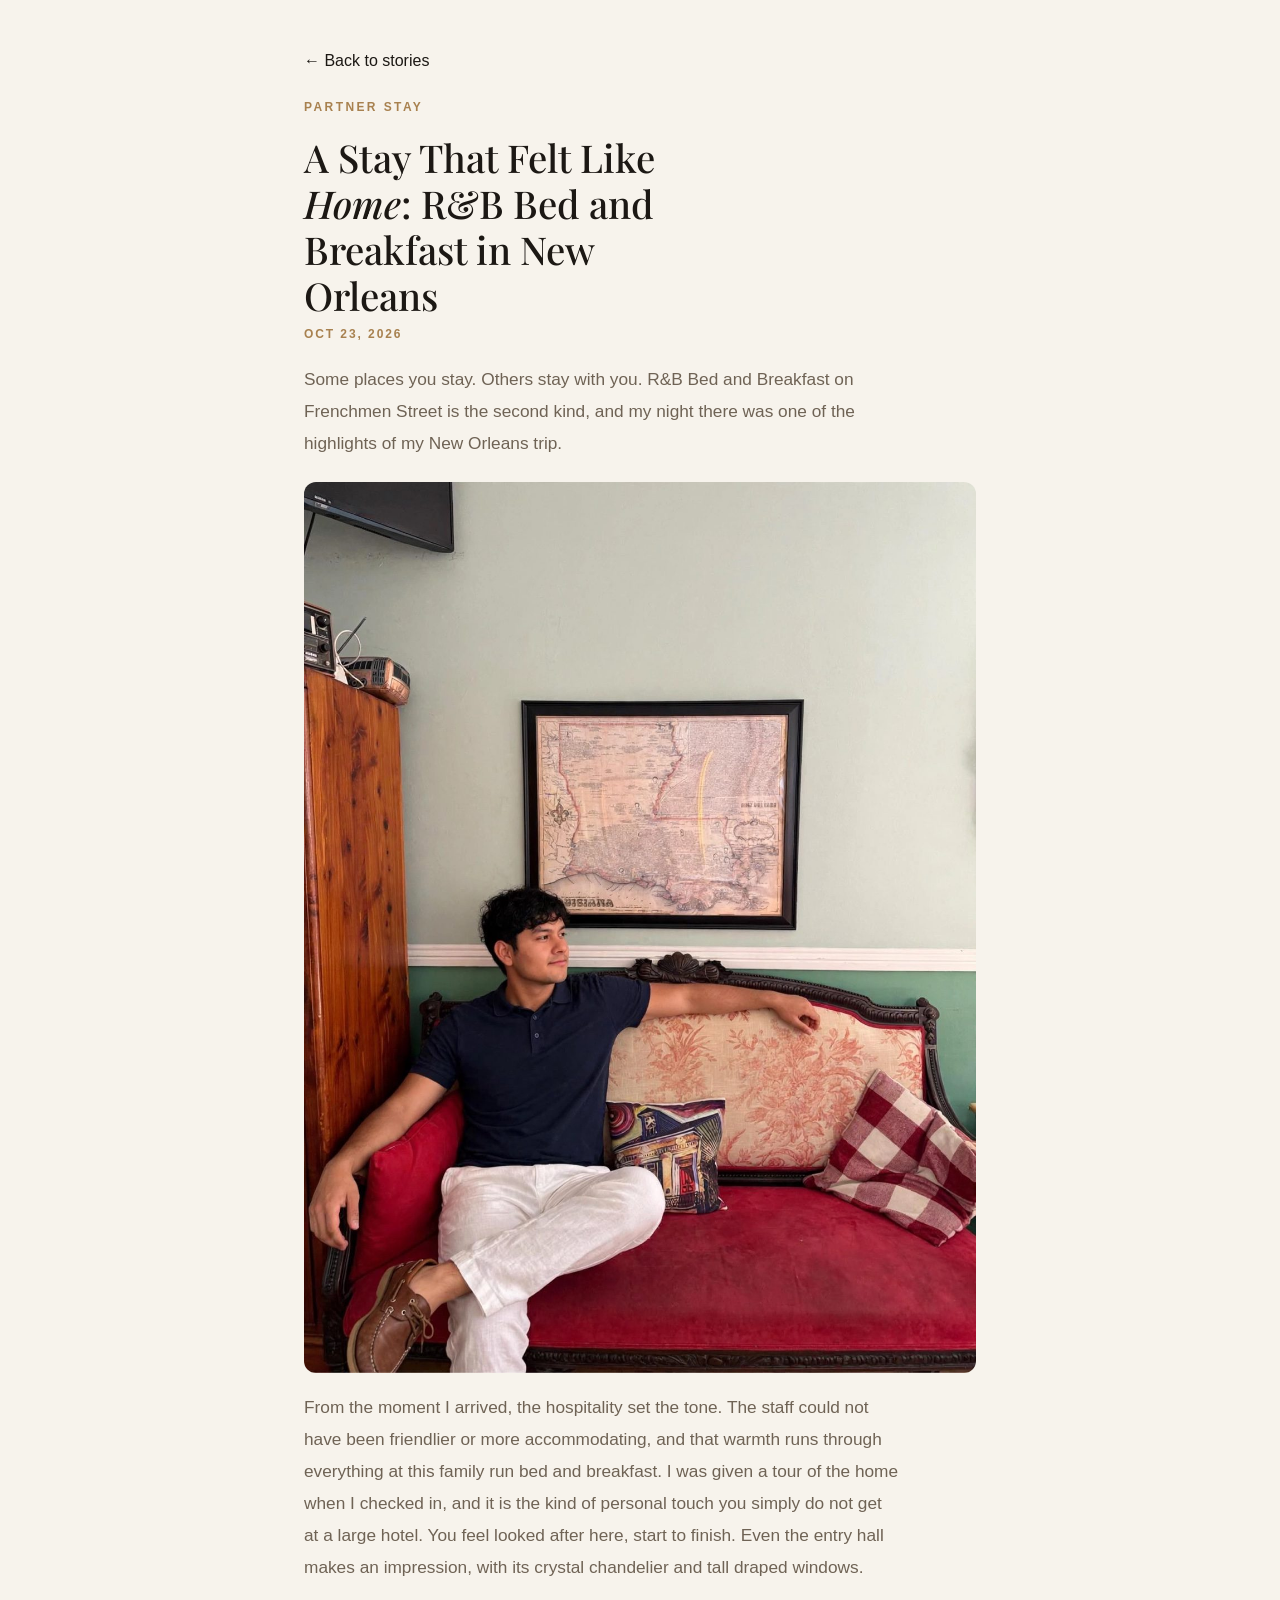
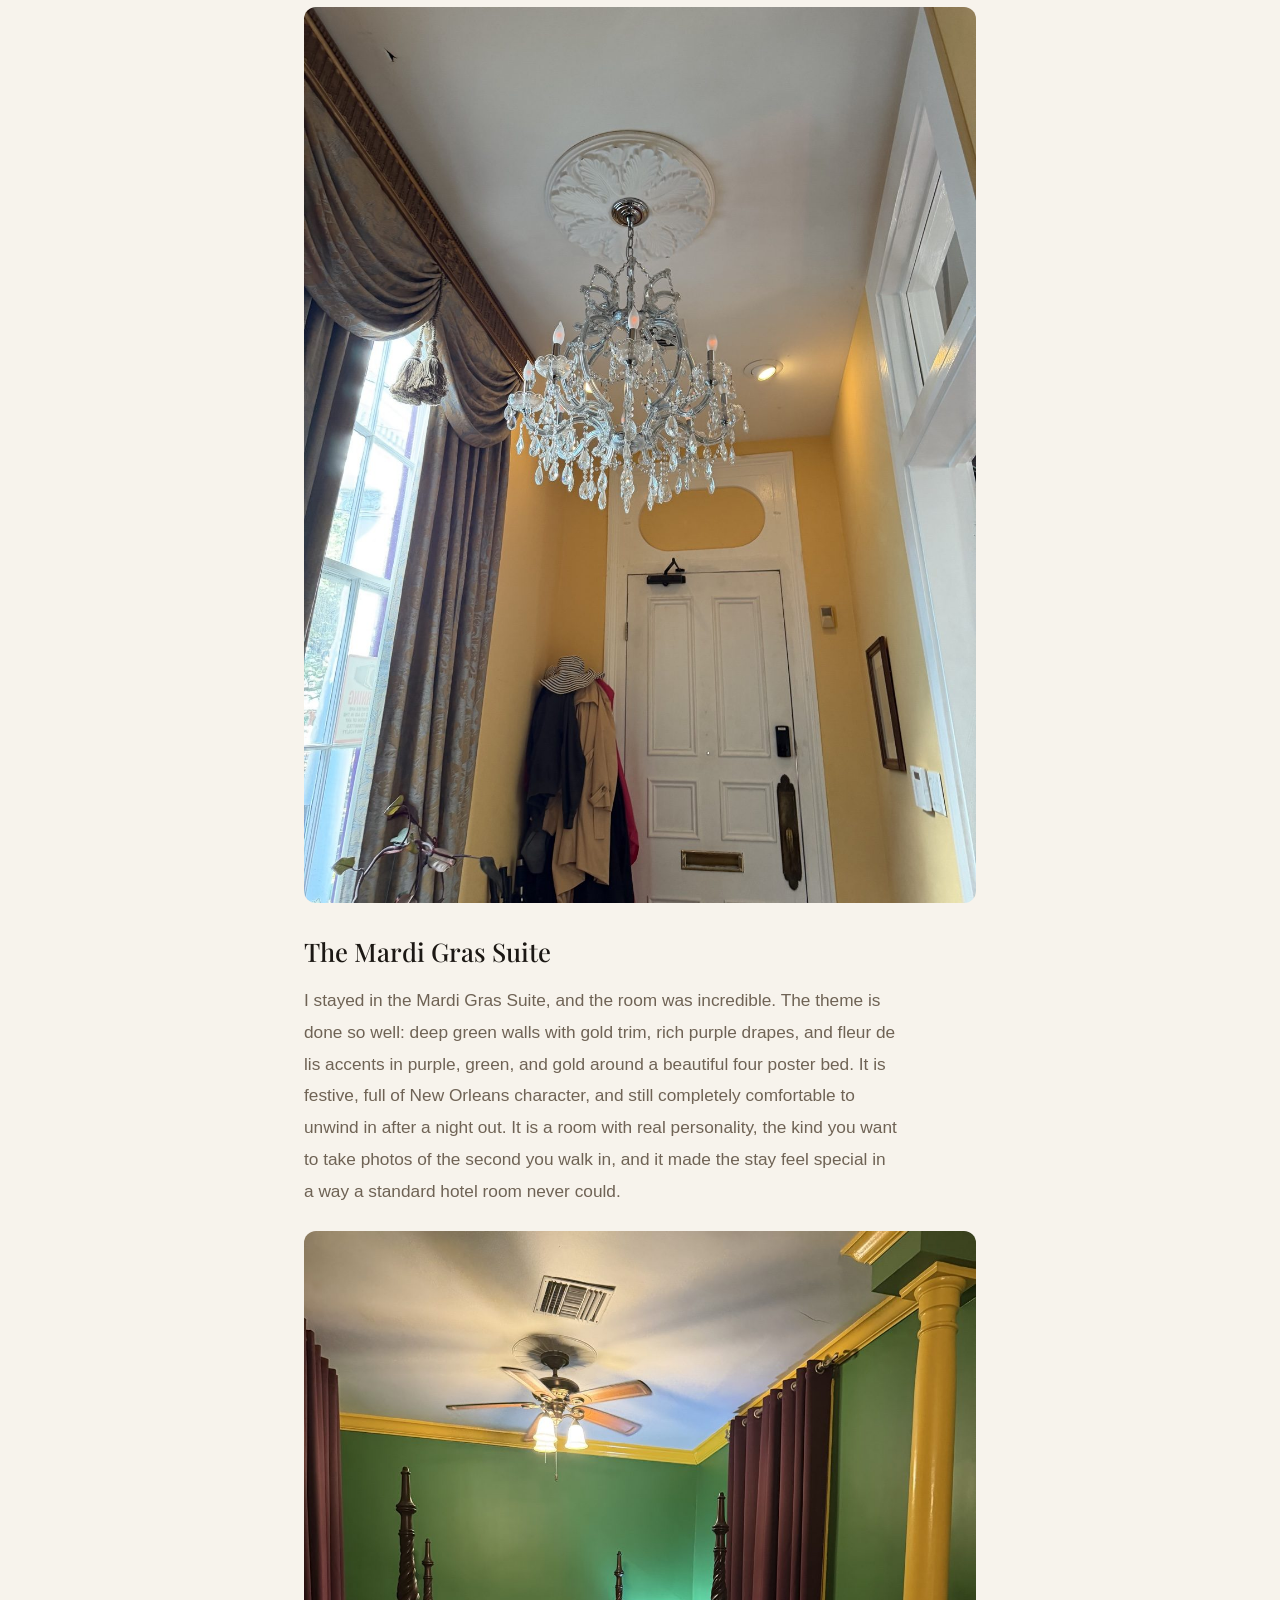
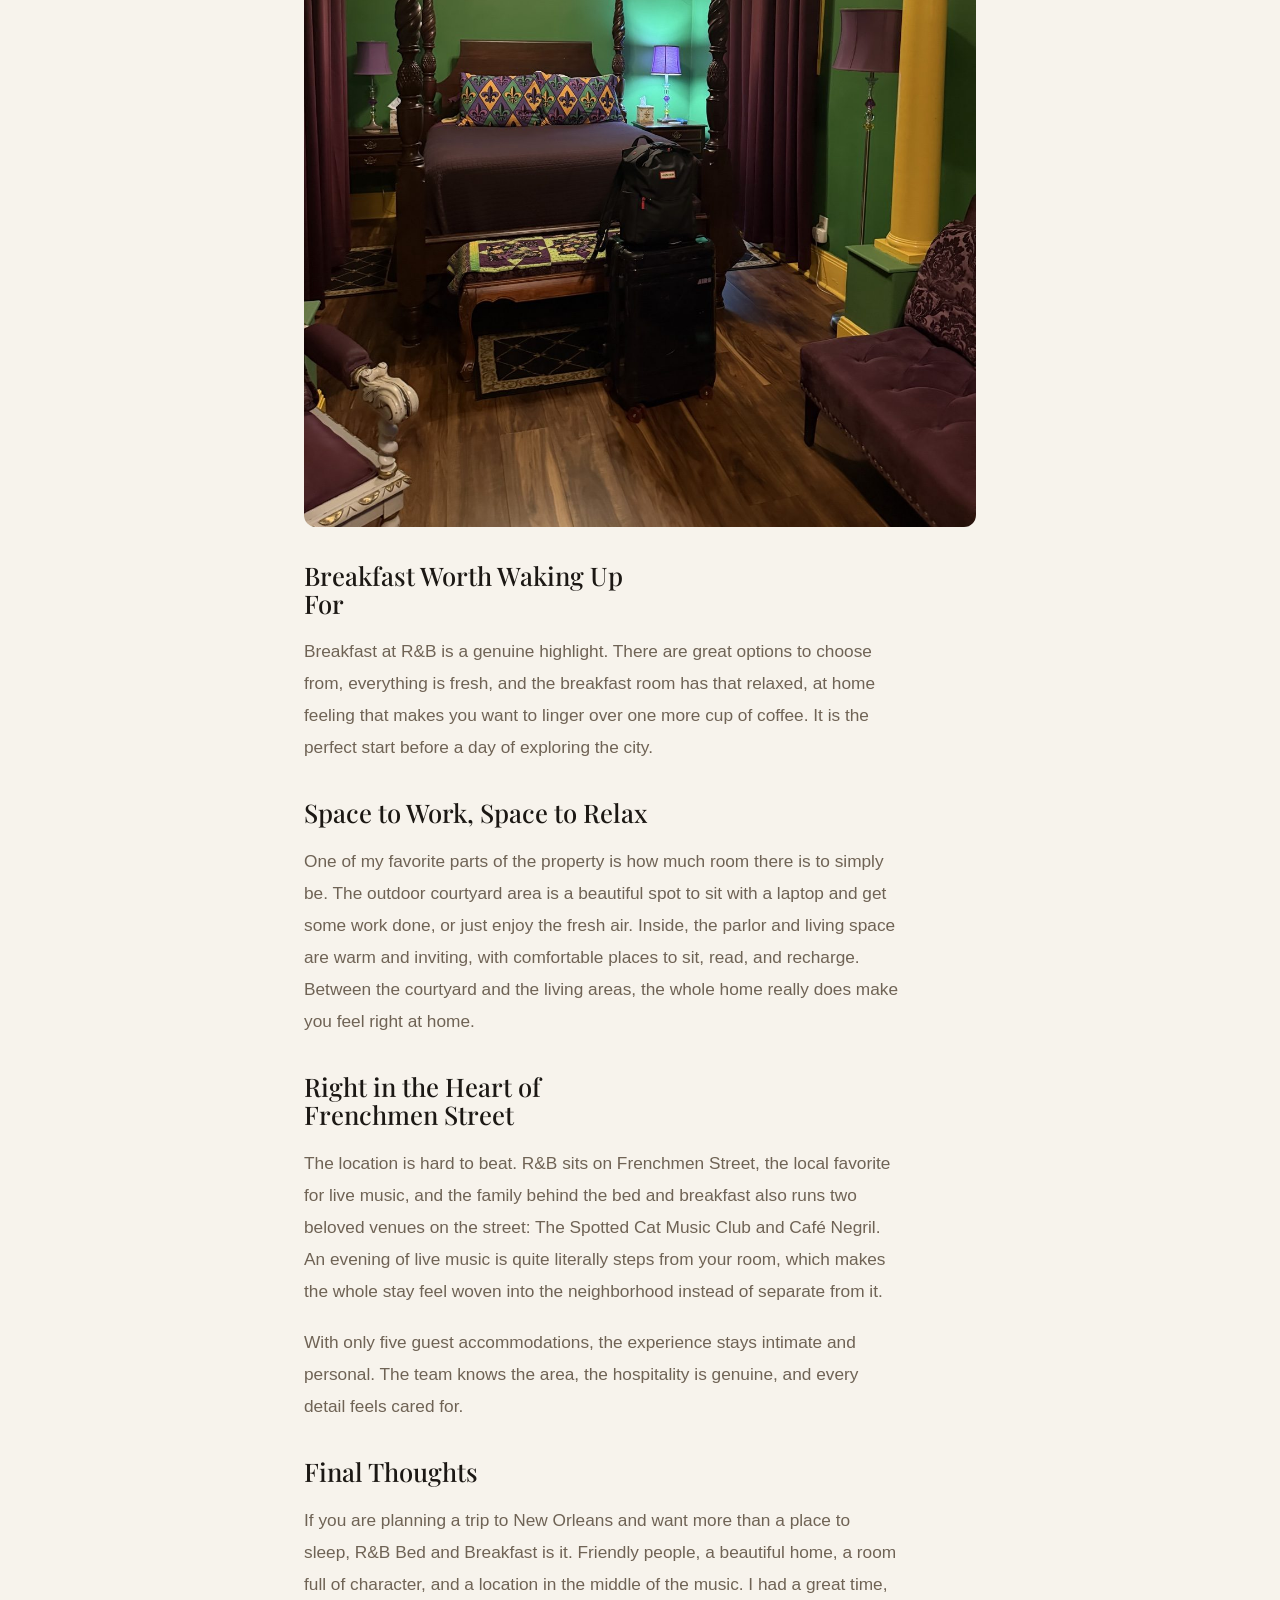
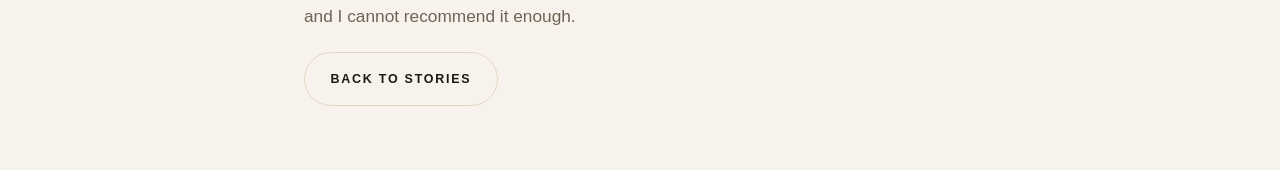
==== stories/rb-bed-and-breakfast-new-orleans.html @ 31d6b69d "Add R&B Bed and Breakfast New Orleans story" ====
<!DOCTYPE html>
<html lang="en">
<head>
  <meta charset="utf-8" />
  <meta name="viewport" content="width=device-width, initial-scale=1" />
  <title>A Stay That Felt Like Home: R&amp;B Bed and Breakfast | Mario Villa</title>
  <meta name="description" content="A hosted night at R&B Bed and Breakfast on Frenchmen Street in New Orleans: the Mardi Gras Suite, a wonderful breakfast, and hospitality that felt like family." />

  <link rel="canonical" href="https://themariovilla.github.io/stories/rb-bed-and-breakfast-new-orleans.html" />
  <meta property="og:type" content="article" />
  <meta property="og:title" content="A Stay That Felt Like Home: R&amp;B Bed and Breakfast | Mario Villa" />
  <meta property="og:description" content="A hosted night at R&B Bed and Breakfast on Frenchmen Street in New Orleans: the Mardi Gras Suite, a wonderful breakfast, and hospitality that felt like family." />
  <meta property="og:image" content="https://themariovilla.github.io/resources/images/profile-photo.jpg" />
  <meta property="og:image:alt" content="Mario Villa relaxing in the parlor at R&B Bed and Breakfast" />
  <meta property="og:url" content="https://themariovilla.github.io/stories/rb-bed-and-breakfast-new-orleans.html" />
  <meta property="og:site_name" content="Mario Villa" />
  <meta name="twitter:card" content="summary_large_image" />
  <meta name="twitter:title" content="A Stay That Felt Like Home: R&amp;B Bed and Breakfast | Mario Villa" />
  <meta name="twitter:description" content="A hosted night at R&B Bed and Breakfast on Frenchmen Street in New Orleans: the Mardi Gras Suite, a wonderful breakfast, and hospitality that felt like family." />
  <meta name="twitter:image" content="https://themariovilla.github.io/resources/images/profile-photo.jpg" />
  <script type="application/ld+json">
  {
    "@context": "https://schema.org",
    "@type": "Article",
    "headline": "A Stay That Felt Like Home: R&B Bed and Breakfast in New Orleans",
    "description": "A hosted night at R&B Bed and Breakfast on Frenchmen Street in New Orleans: the Mardi Gras Suite, a wonderful breakfast, and hospitality that felt like family.",
    "author": {"@type": "Person", "name": "Mario Villa", "url": "https://themariovilla.github.io/"},
    "datePublished": "2026-10-23",
    "mainEntityOfPage": "https://themariovilla.github.io/stories/rb-bed-and-breakfast-new-orleans.html"
  }
  </script>
  <link href="https://fonts.googleapis.com/css2?family=Playfair+Display:ital,wght@0,400;0,500;0,600;0,700;1,400;1,500;1,600&display=swap" rel="stylesheet" />
  <link rel="stylesheet" href="../resources/css/style.css" />
  <style>
    .story-wrap { max-width: 720px; margin: 0 auto; padding: 3rem 1.5rem 4rem; }
    .story-wrap h1 { font-family: "Playfair Display", Georgia, serif; font-size: 2.4rem; line-height: 1.2; margin: 0.6rem 0 0.4rem; }
    .story-body p { font-size: 1.08rem; line-height: 1.85; margin: 1.2rem 0; }
    .story-body h2 { font-family: "Playfair Display", Georgia, serif; font-size: 1.6rem; margin: 2.2rem 0 0.4rem; }
    .story-body img { width: 100%; height: auto; border-radius: 12px; margin: 1.4rem 0 0.4rem; }
    .story-back { display: inline-block; margin-bottom: 1.5rem; }
  </style>
</head>
<body>
  <main class="container">
    <div class="story-wrap">
      <a class="story-back" href="../index.html#stories">&larr; Back to stories</a>
      <span class="kicker">Partner stay</span>
      <h1>A Stay That Felt Like <em>Home</em>: R&amp;B Bed and Breakfast in New Orleans</h1>
      <p class="article-date">Oct 23, 2026</p>
      <div class="story-body">
        <p>Some places you stay. Others stay with you. R&amp;B Bed and Breakfast on Frenchmen Street is the second kind, and my night there was one of the highlights of my New Orleans trip.</p>
        <img src="[data-uri]" alt="Mario Villa relaxing in the parlor at R&B Bed and Breakfast" />
        <p>From the moment I arrived, the hospitality set the tone. The staff could not have been friendlier or more accommodating, and that warmth runs through everything at this family run bed and breakfast. I was given a tour of the home when I checked in, and it is the kind of personal touch you simply do not get at a large hotel. You feel looked after here, start to finish. Even the entry hall makes an impression, with its crystal chandelier and tall draped windows.</p>
        <img src="[data-uri]" alt="The entry hall at R&B Bed and Breakfast, with its crystal chandelier" />
        <h2>The Mardi Gras Suite</h2>
        <p>I stayed in the Mardi Gras Suite, and the room was incredible. The theme is done so well: deep green walls with gold trim, rich purple drapes, and fleur de lis accents in purple, green, and gold around a beautiful four poster bed. It is festive, full of New Orleans character, and still completely comfortable to unwind in after a night out. It is a room with real personality, the kind you want to take photos of the second you walk in, and it made the stay feel special in a way a standard hotel room never could.</p>
        <img src="[data-uri]" alt="The Mardi Gras Suite at R&B Bed and Breakfast" />
        <h2>Breakfast Worth Waking Up For</h2>
        <p>Breakfast at R&amp;B is a genuine highlight. There are great options to choose from, everything is fresh, and the breakfast room has that relaxed, at home feeling that makes you want to linger over one more cup of coffee. It is the perfect start before a day of exploring the city.</p>
        <h2>Space to Work, Space to Relax</h2>
        <p>One of my favorite parts of the property is how much room there is to simply be. The outdoor courtyard area is a beautiful spot to sit with a laptop and get some work done, or just enjoy the fresh air. Inside, the parlor and living space are warm and inviting, with comfortable places to sit, read, and recharge. Between the courtyard and the living areas, the whole home really does make you feel right at home.</p>
        <h2>Right in the Heart of Frenchmen Street</h2>
        <p>The location is hard to beat. R&amp;B sits on Frenchmen Street, the local favorite for live music, and the family behind the bed and breakfast also runs two beloved venues on the street: The Spotted Cat Music Club and Café Negril. An evening of live music is quite literally steps from your room, which makes the whole stay feel woven into the neighborhood instead of separate from it.</p>
        <p>With only five guest accommodations, the experience stays intimate and personal. The team knows the area, the hospitality is genuine, and every detail feels cared for.</p>
        <h2>Final Thoughts</h2>
        <p>If you are planning a trip to New Orleans and want more than a place to sleep, R&amp;B Bed and Breakfast is it. Friendly people, a beautiful home, a room full of character, and a location in the middle of the music. I had a great time, and I cannot recommend it enough.</p>
      </div>
      <a class="btn btn-secondary" href="../index.html#stories">Back to stories</a>
    </div>
  </main>
</body>
</html>
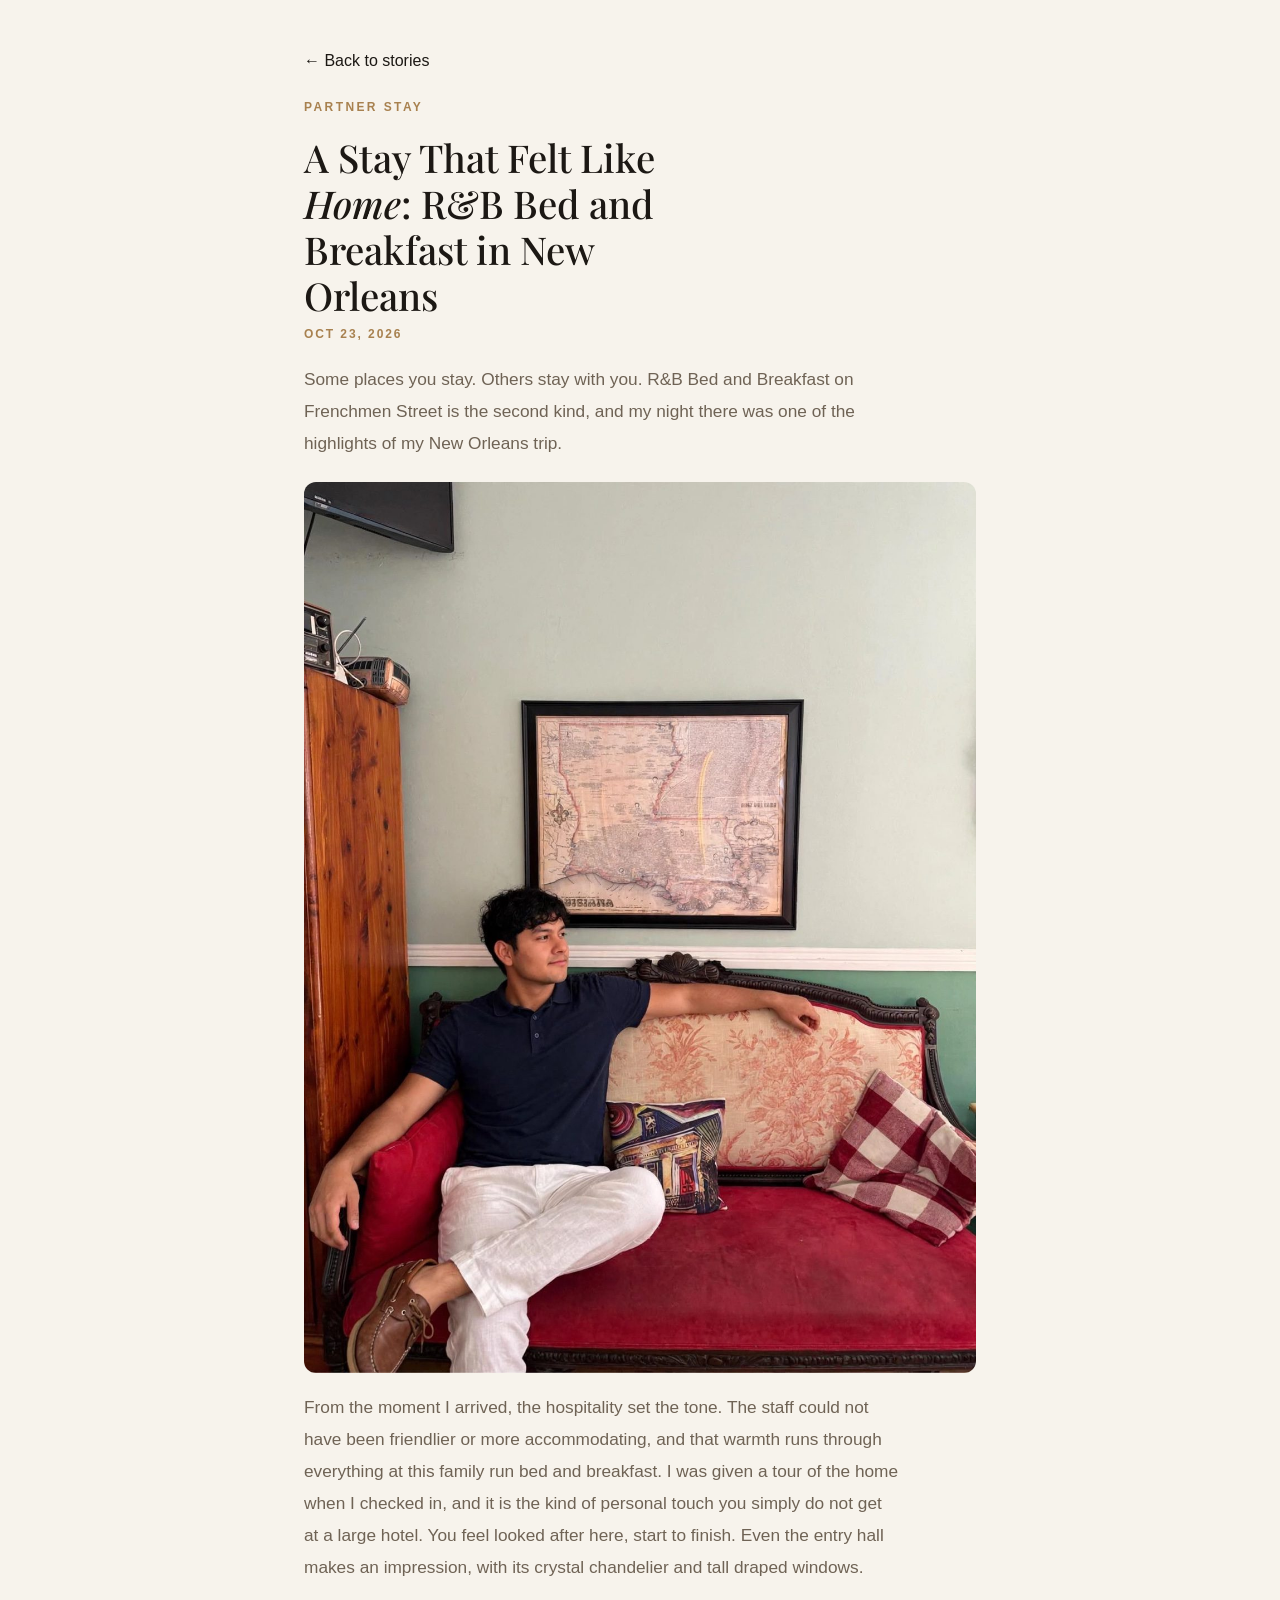
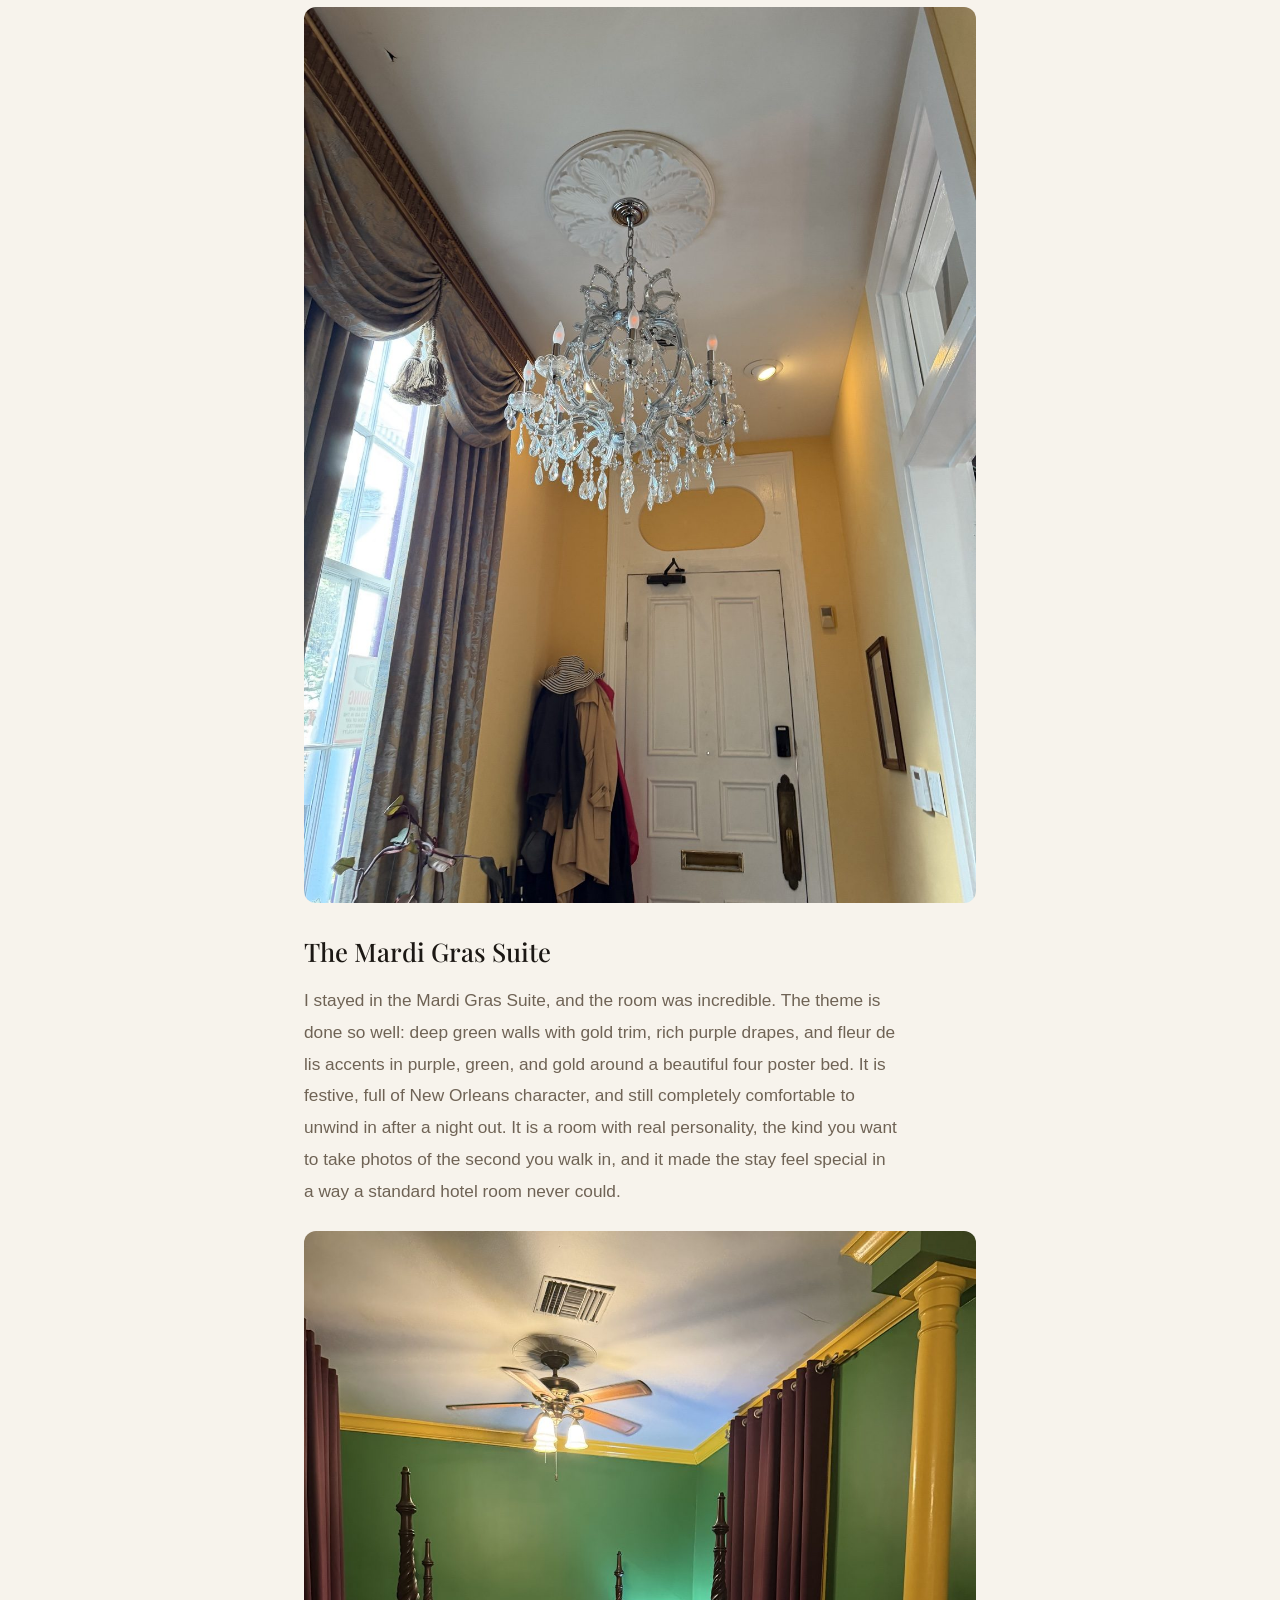
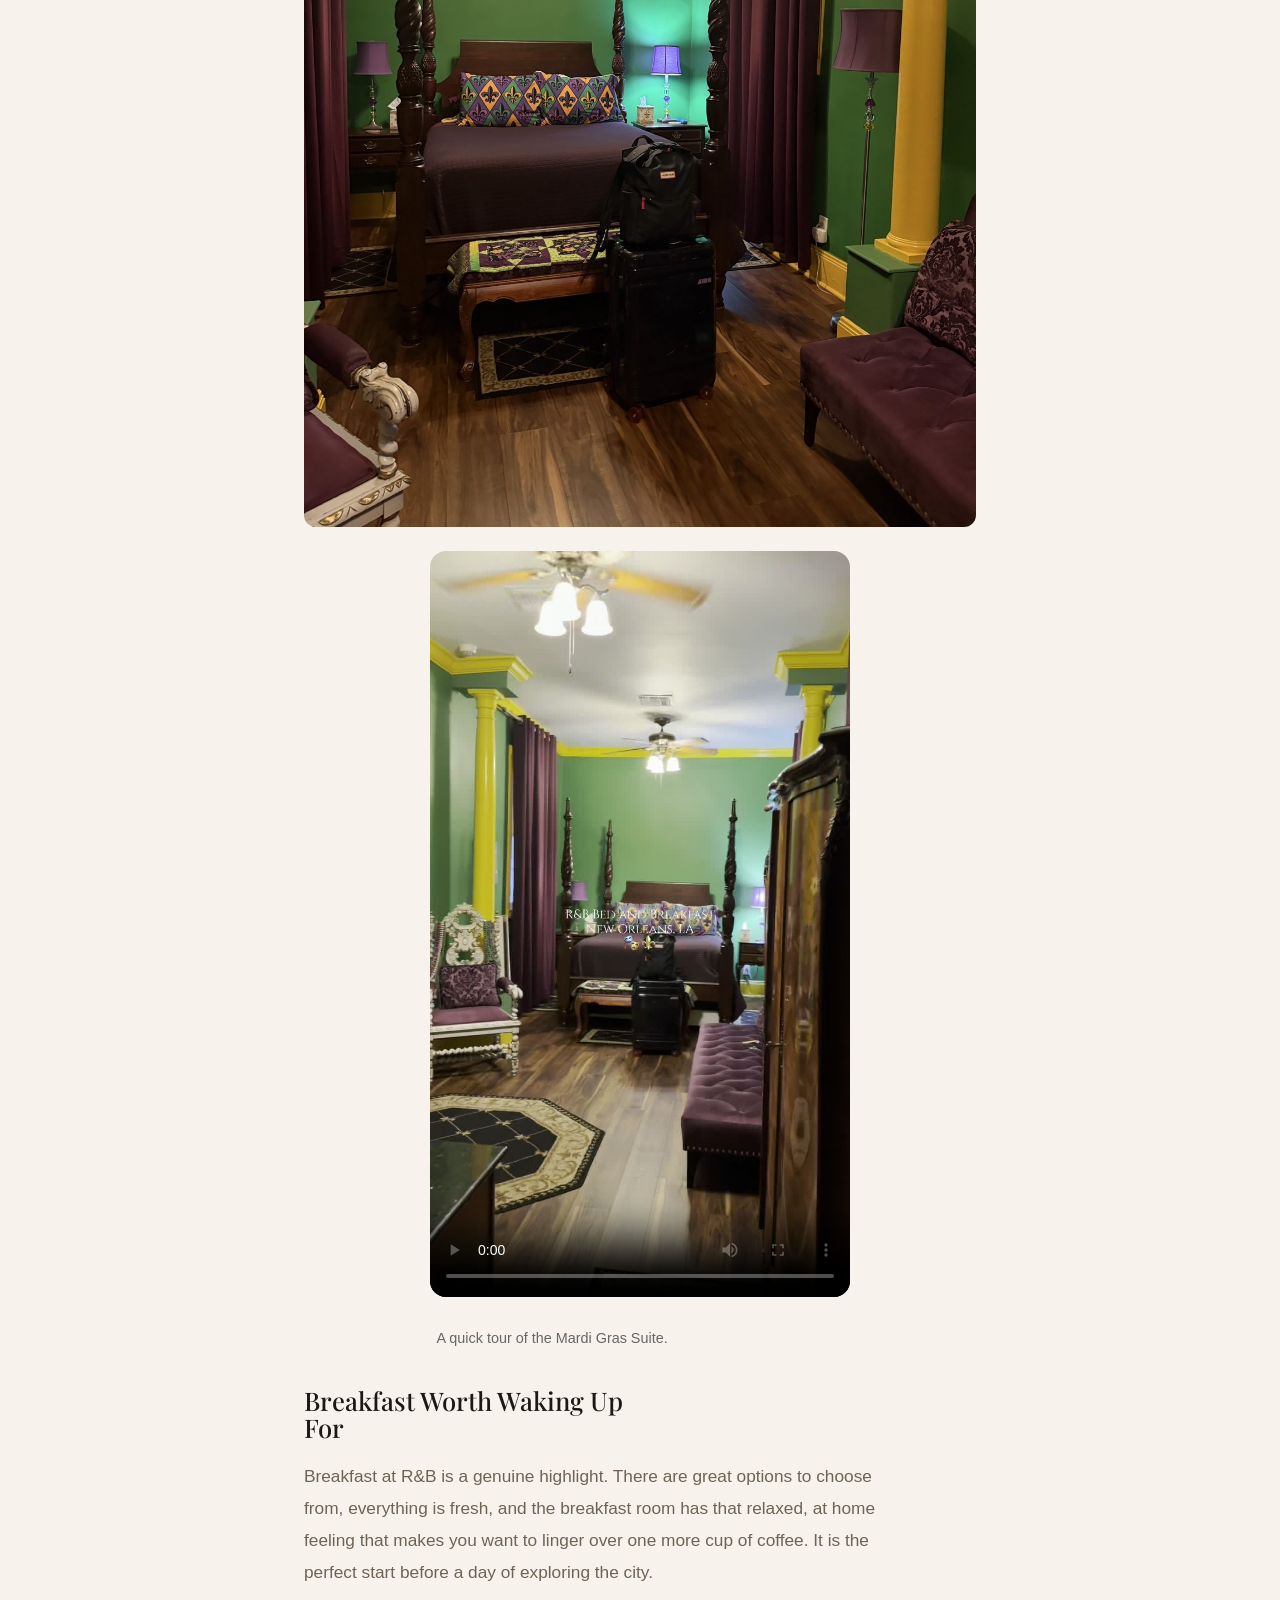
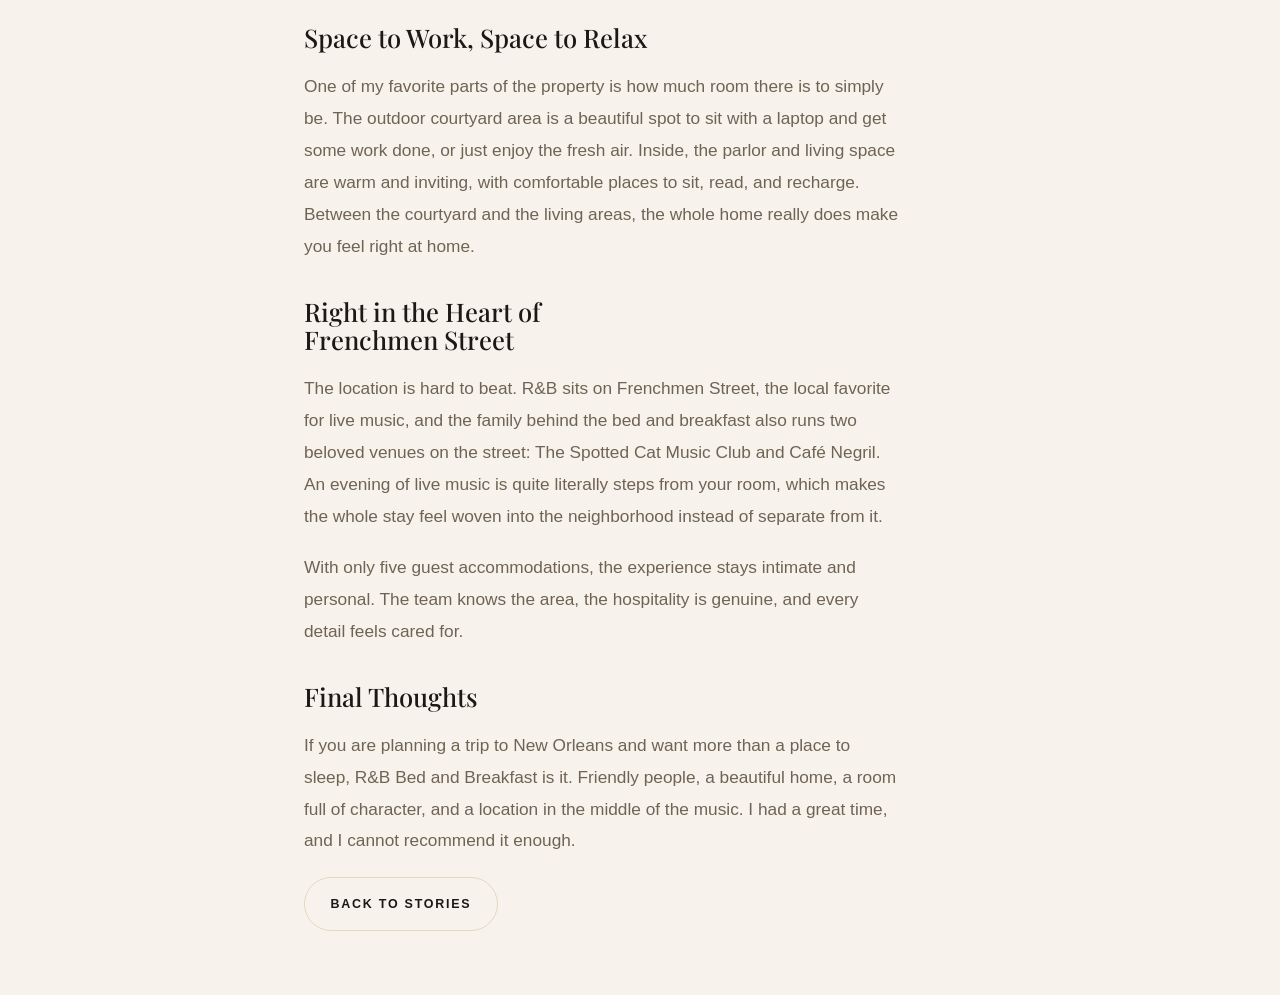
==== commit 49b66fdf: "Add Mardi Gras Suite tour video to R&B Bed and Breakfast story" ====
--- a/stories/rb-bed-and-breakfast-new-orleans.html
+++ b/stories/rb-bed-and-breakfast-new-orleans.html
@@ -55,6 +55,13 @@
         <h2>The Mardi Gras Suite</h2>
         <p>I stayed in the Mardi Gras Suite, and the room was incredible. The theme is done so well: deep green walls with gold trim, rich purple drapes, and fleur de lis accents in purple, green, and gold around a beautiful four poster bed. It is festive, full of New Orleans character, and still completely comfortable to unwind in after a night out. It is a room with real personality, the kind you want to take photos of the second you walk in, and it made the stay feel special in a way a standard hotel room never could.</p>
         <img src="[data-uri]" alt="The Mardi Gras Suite at R&B Bed and Breakfast" />
+<div style="text-align:center;margin:24px 0;">
+<video controls playsinline preload="metadata" poster="[data-uri]